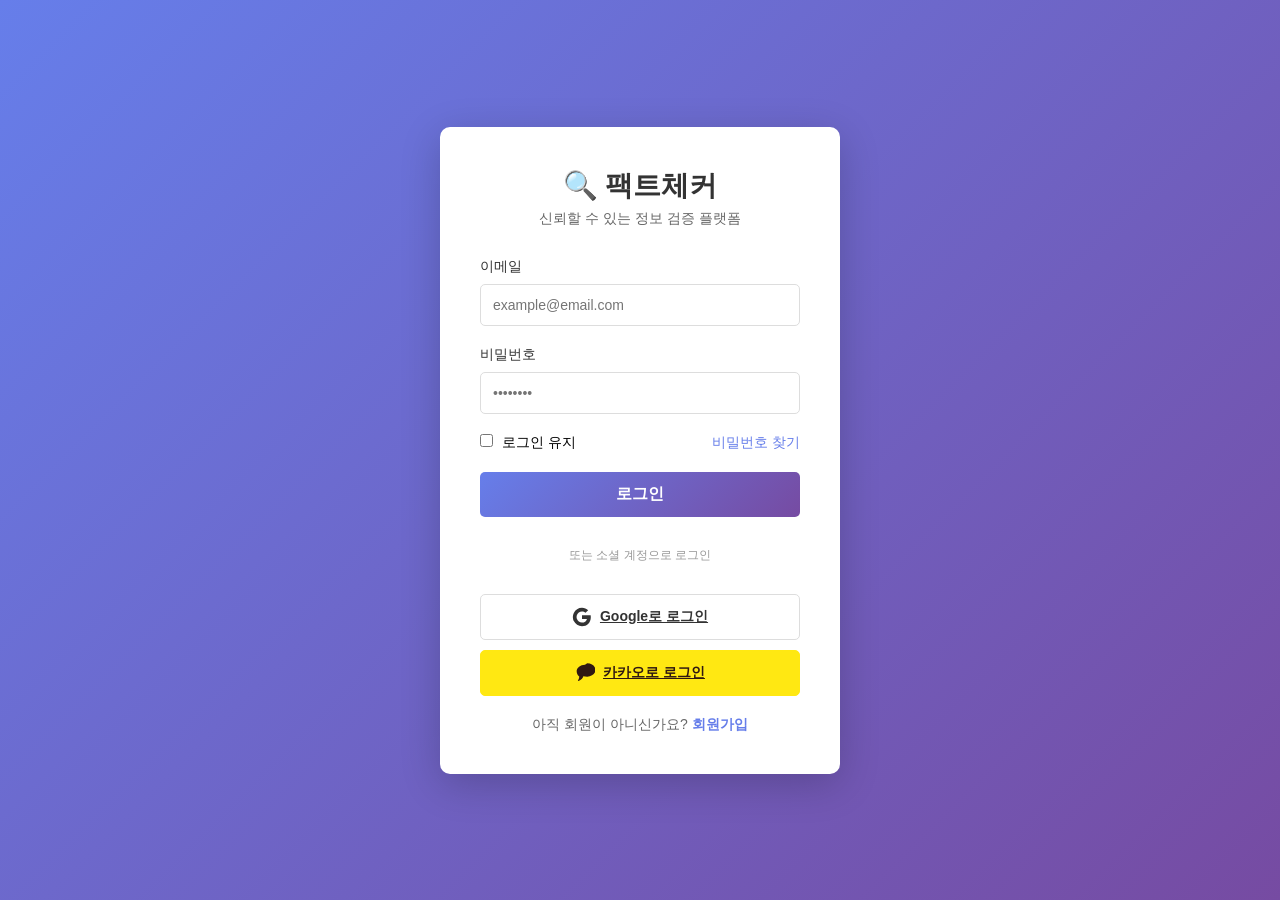
==== src/main/resources/templates/login.html @ e21e3652 "feat: 카카오 로그인 api 컨트롤러 수정,로그인 프론트 생성" ====
<!DOCTYPE html>
<html lang="ko">
<head>
    <meta charset="UTF-8">
    <meta name="viewport" content="width=device-width, initial-scale=1.0">
    <title>팩트체커 - 로그인</title>
    <style>
        * {
            margin: 0;
            padding: 0;
            box-sizing: border-box;
        }

        body {
            font-family: -apple-system, BlinkMacSystemFont, 'Segoe UI', 'Noto Sans', sans-serif;
            background: linear-gradient(135deg, #667eea 0%, #764ba2 100%);
            min-height: 100vh;
            display: flex;
            justify-content: center;
            align-items: center;
        }

        .container {
            background: white;
            border-radius: 10px;
            box-shadow: 0 10px 40px rgba(0, 0, 0, 0.2);
            width: 100%;
            max-width: 400px;
            padding: 40px;
        }

        .logo {
            text-align: center;
            margin-bottom: 30px;
        }

        .logo h1 {
            font-size: 28px;
            color: #333;
            margin-bottom: 5px;
        }

        .logo p {
            color: #666;
            font-size: 14px;
        }

        .divider {
            text-align: center;
            margin: 30px 0;
            font-size: 12px;
            color: #999;
        }

        .form-group {
            margin-bottom: 20px;
        }

        .form-group label {
            display: block;
            margin-bottom: 8px;
            color: #333;
            font-weight: 500;
            font-size: 14px;
        }

        .form-group input {
            width: 100%;
            padding: 12px;
            border: 1px solid #ddd;
            border-radius: 5px;
            font-size: 14px;
            transition: border-color 0.3s;
        }

        .form-group input:focus {
            outline: none;
            border-color: #667eea;
            box-shadow: 0 0 0 3px rgba(102, 126, 234, 0.1);
        }

        .form-actions {
            display: flex;
            justify-content: space-between;
            align-items: center;
            margin-bottom: 20px;
            font-size: 14px;
        }

        .form-actions a {
            color: #667eea;
            text-decoration: none;
        }

        .form-actions a:hover {
            text-decoration: underline;
        }

        .remember-me input[type="checkbox"] {
            width: auto;
            margin-right: 5px;
        }

        .login-btn {
            width: 100%;
            padding: 12px;
            background: linear-gradient(135deg, #667eea 0%, #764ba2 100%);
            color: white;
            border: none;
            border-radius: 5px;
            font-size: 16px;
            font-weight: 600;
            cursor: pointer;
            transition: transform 0.2s, box-shadow 0.2s;
        }

        .login-btn:hover {
            transform: translateY(-2px);
            box-shadow: 0 5px 20px rgba(102, 126, 234, 0.4);
        }

        .login-btn:active {
            transform: translateY(0);
        }

        .social-login {
            margin-top: 30px;
        }

        .social-btn {
            width: 100%;
            padding: 12px;
            margin-bottom: 10px;
            border: 1px solid #ddd;
            border-radius: 5px;
            background: white;
            font-size: 14px;
            font-weight: 600;
            cursor: pointer;
            display: flex;
            align-items: center;
            justify-content: center;
            gap: 8px;
            transition: all 0.3s;
        }

        .social-btn:hover {
            background: #f5f5f5;
            border-color: #999;
        }

        .google-btn {
            color: #333;
        }

        .kakao-btn {
            color: #2f1812;
            background: #ffe812;
            border-color: #ffe812;
        }

        .kakao-btn:hover {
            background: #ffd700;
            border-color: #ffd700;
        }

        .signup-link {
            text-align: center;
            margin-top: 20px;
            font-size: 14px;
            color: #666;
        }

        .signup-link a {
            color: #667eea;
            text-decoration: none;
            font-weight: 600;
        }

        .signup-link a:hover {
            text-decoration: underline;
        }

        .error-message {
            background: #fee;
            color: #c33;
            padding: 12px;
            border-radius: 5px;
            margin-bottom: 20px;
            font-size: 14px;
            display: none;
        }

        .icon {
            width: 20px;
            height: 20px;
        }
    </style>
</head>
<body>
    <div class="container">
        <div class="logo">
            <h1>🔍 팩트체커</h1>
            <p>신뢰할 수 있는 정보 검증 플랫폼</p>
        </div>

        <div id="errorMessage" class="error-message"></div>

        <form id="loginForm">
            <div class="form-group">
                <label for="email">이메일</label>
                <input type="email" id="email" name="email" required placeholder="example@email.com">
            </div>

            <div class="form-group">
                <label for="password">비밀번호</label>
                <input type="password" id="password" name="password" required placeholder="••••••••">
            </div>

            <div class="form-actions">
                <label class="remember-me">
                    <input type="checkbox" name="remember">
                    로그인 유지
                </label>
                <a href="/forgot-password">비밀번호 찾기</a>
            </div>

            <button type="submit" class="login-btn">로그인</button>
        </form>

        <div class="social-login">
            <div class="divider">또는 소셜 계정으로 로그인</div>

            <a href="/oauth2/authorization/google" class="social-btn google-btn">
                <svg class="icon" viewBox="0 0 24 24" fill="currentColor">
                    <path d="M22.56 12.25c0-.78-.07-1.53-.2-2.25H12v4.26h5.92c-.26 1.37-1.04 2.53-2.21 3.31v2.77h3.57c2.08-1.92 3.28-4.74 3.28-8.09z"/>
                    <path d="M12 23c2.97 0 5.46-.98 7.28-2.66l-3.57-2.77c-.98.66-2.23 1.06-3.71 1.06-2.86 0-5.29-1.93-6.16-4.53H2.18v2.84C3.99 20.53 7.7 23 12 23z"/>
                    <path d="M5.84 14.09c-.22-.66-.35-1.36-.35-2.09s.13-1.43.35-2.09V7.07H2.18C1.43 8.55 1 10.22 1 12s.43 3.45 1.18 4.93l2.85-2.22.81-.62z"/>
                    <path d="M12 5.38c1.62 0 3.06.56 4.21 1.64l3.15-3.15C17.45 2.09 14.97 1 12 1 7.7 1 3.99 3.47 2.18 7.07l3.66 2.84c.87-2.6 3.3-4.53 6.16-4.53z"/>
                </svg>
                Google로 로그인
            </a>

            <a href="/oauth2/authorization/kakao" class="social-btn kakao-btn">
                <svg class="icon" viewBox="0 0 24 24" fill="currentColor">
                    <path d="M12 2C6.48 2 2 5.58 2 10c0 2.54 1.19 4.83 3.1 6.34-.12 2.05-.68 3.6-1.44 4.23-.19.16-.21.47-.04.69.24.33.81.41 1.34.14 2.93-1.48 4.5-3.44 5.04-5.39 1.5.26 3.06.4 4.64.4 5.52 0 10-3.58 10-8s-4.48-8-10-8z"/>
                </svg>
                카카오로 로그인
            </a>
        </div>

        <div class="signup-link">
            아직 회원이 아니신가요? <a href="/signup">회원가입</a>
        </div>
    </div>

    <script>
        const loginForm = document.getElementById('loginForm');
        const errorMessage = document.getElementById('errorMessage');

        loginForm.addEventListener('submit', async (e) => {
            e.preventDefault();

            const email = document.getElementById('email').value;
            const password = document.getElementById('password').value;

            try {
            const response = await fetch('/api/v1/auth/login', {
    method: 'POST',
    headers: { 'Content-Type': 'application/json' },
    body: JSON.stringify({ email, password })
});

                if (response.ok) {
                    const data = await response.json();
                    localStorage.setItem('token', data.token);
                    window.location.href = '/dashboard';
                } else {
                    const error = await response.json();
                    showError(error.message || '로그인에 실패했습니다.');
                }
            } catch (error) {
                showError('서버 연결 오류가 발생했습니다.');
            }
        });

        function showError(message) {
            errorMessage.textContent = message;
            errorMessage.style.display = 'block';
            setTimeout(() => {
                errorMessage.style.display = 'none';
            }, 5000);
        }
    </script>
</body>
</html>
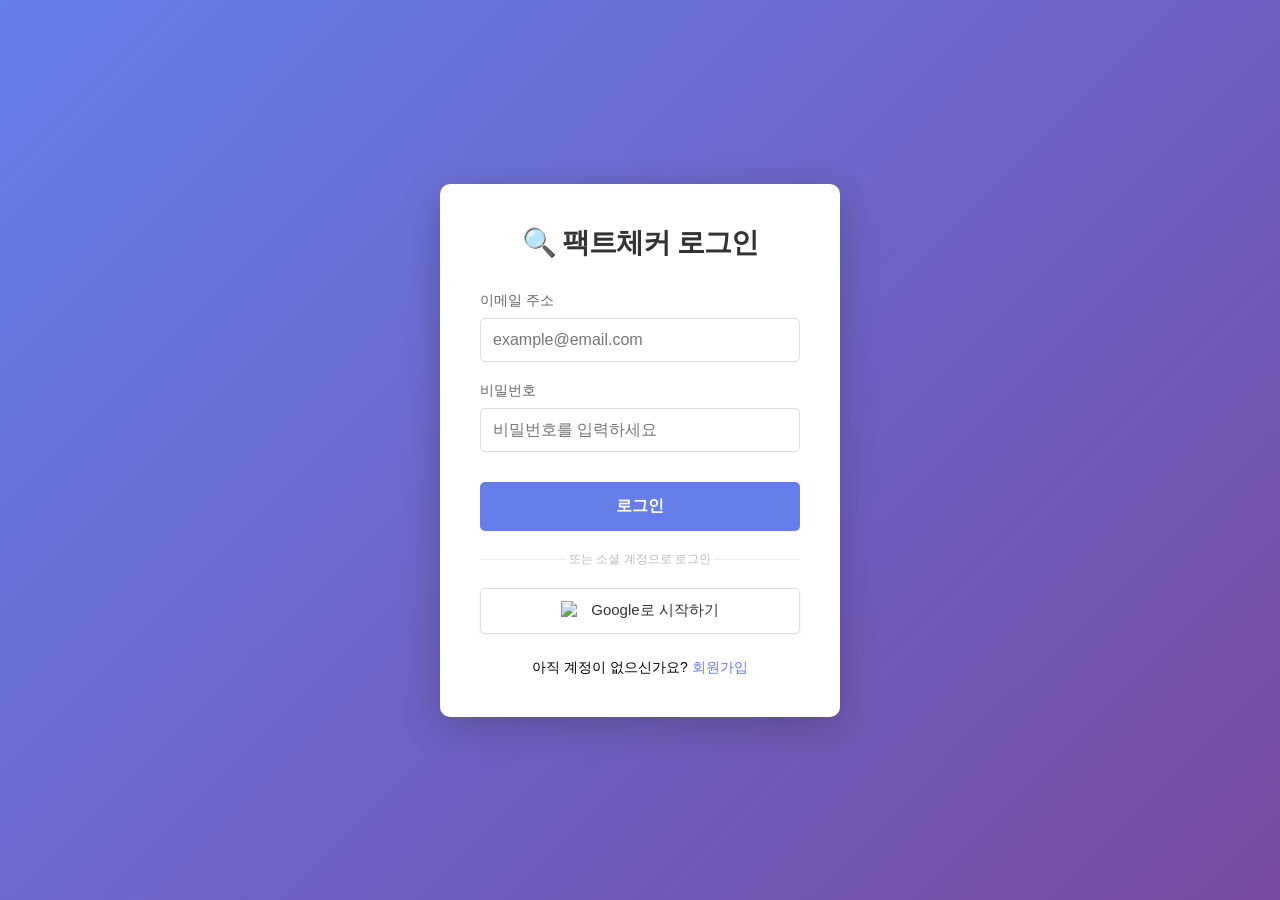
==== commit ebf8af2d: "feat: 카카오 로그인 일단제거" ====
--- a/src/main/resources/templates/login.html
+++ b/src/main/resources/templates/login.html
@@ -37,19 +37,7 @@
         .logo h1 {
             font-size: 28px;
             color: #333;
-            margin-bottom: 5px;
-        }
-
-        .logo p {
-            color: #666;
-            font-size: 14px;
-        }
-
-        .divider {
-            text-align: center;
-            margin: 30px 0;
-            font-size: 12px;
-            color: #999;
+            letter-spacing: -1px;
         }
 
         .form-group {
@@ -58,10 +46,9 @@
 
         .form-group label {
             display: block;
+            font-size: 14px;
+            color: #666;
             margin-bottom: 8px;
-            color: #333;
-            font-weight: 500;
-            font-size: 14px;
         }
 
         .form-group input {
@@ -69,228 +56,196 @@
             padding: 12px;
             border: 1px solid #ddd;
             border-radius: 5px;
-            font-size: 14px;
+            font-size: 16px;
             transition: border-color 0.3s;
         }
 
         .form-group input:focus {
             outline: none;
             border-color: #667eea;
-            box-shadow: 0 0 0 3px rgba(102, 126, 234, 0.1);
-        }
-
-        .form-actions {
-            display: flex;
-            justify-content: space-between;
+        }
+
+        .btn-login {
+            width: 100%;
+            padding: 14px;
+            background: #667eea;
+            color: white;
+            border: none;
+            border-radius: 5px;
+            font-size: 16px;
+            font-weight: bold;
+            cursor: pointer;
+            transition: background 0.3s;
+            margin-top: 10px;
+        }
+
+        .btn-login:hover {
+            background: #5a6fd6;
+        }
+
+        .divider {
+            display: flex;
             align-items: center;
-            margin-bottom: 20px;
+            text-align: center;
+            color: #bbb;
+            font-size: 12px;
+            margin: 20px 0;
+        }
+
+        .divider::before, .divider::after {
+            content: '';
+            flex: 1;
+            border-bottom: 1px solid #eee;
+        }
+
+        .divider:not(:empty)::before { margin-right: .25em; }
+        .divider:not(:empty)::after { margin-left: .25em; }
+
+        .social-login {
+            display: flex;
+            flex-direction: column;
+            gap: 12px;
+        }
+
+        .btn-social {
+            display: flex;
+            align-items: center;
+            justify-content: center;
+            gap: 10px;
+            width: 100%;
+            padding: 12px;
+            border-radius: 5px;
+            font-size: 15px;
+            text-decoration: none;
+            font-weight: 500;
+            cursor: pointer;
+            box-shadow: 0 2px 5px rgba(0,0,0,0.05);
+            transition: opacity 0.3s;
+        }
+
+        .btn-social:hover {
+            opacity: 0.9;
+        }
+
+        .btn-google {
+            background: #ffffff;
+            color: #333;
+            border: 1px solid #ddd;
+        }
+
+        .btn-kakao {
+            background: #FEE500;
+            color: #191919;
+            border: none;
+        }
+
+        .btn-social img {
+            width: 20px;
+            height: 20px;
+            object-fit: contain;
+        }
+
+        .footer-links {
+            text-align: center;
+            margin-top: 25px;
             font-size: 14px;
         }
 
-        .form-actions a {
+        .footer-links a {
             color: #667eea;
             text-decoration: none;
         }
 
-        .form-actions a:hover {
+        .footer-links a:hover {
             text-decoration: underline;
         }
 
-        .remember-me input[type="checkbox"] {
-            width: auto;
-            margin-right: 5px;
-        }
-
-        .login-btn {
-            width: 100%;
-            padding: 12px;
-            background: linear-gradient(135deg, #667eea 0%, #764ba2 100%);
-            color: white;
-            border: none;
-            border-radius: 5px;
-            font-size: 16px;
-            font-weight: 600;
-            cursor: pointer;
-            transition: transform 0.2s, box-shadow 0.2s;
-        }
-
-        .login-btn:hover {
-            transform: translateY(-2px);
-            box-shadow: 0 5px 20px rgba(102, 126, 234, 0.4);
-        }
-
-        .login-btn:active {
-            transform: translateY(0);
-        }
-
-        .social-login {
-            margin-top: 30px;
-        }
-
-        .social-btn {
-            width: 100%;
-            padding: 12px;
-            margin-bottom: 10px;
-            border: 1px solid #ddd;
-            border-radius: 5px;
-            background: white;
+        .error-message {
+            color: #e53e3e;
+            background: #fff5f5;
+            border: 1px solid #fed7d7;
+            padding: 10px;
+            border-radius: 5px;
             font-size: 14px;
-            font-weight: 600;
-            cursor: pointer;
-            display: flex;
-            align-items: center;
-            justify-content: center;
-            gap: 8px;
-            transition: all 0.3s;
-        }
-
-        .social-btn:hover {
-            background: #f5f5f5;
-            border-color: #999;
-        }
-
-        .google-btn {
-            color: #333;
-        }
-
-        .kakao-btn {
-            color: #2f1812;
-            background: #ffe812;
-            border-color: #ffe812;
-        }
-
-        .kakao-btn:hover {
-            background: #ffd700;
-            border-color: #ffd700;
-        }
-
-        .signup-link {
-            text-align: center;
-            margin-top: 20px;
-            font-size: 14px;
-            color: #666;
-        }
-
-        .signup-link a {
-            color: #667eea;
-            text-decoration: none;
-            font-weight: 600;
-        }
-
-        .signup-link a:hover {
-            text-decoration: underline;
-        }
-
-        .error-message {
-            background: #fee;
-            color: #c33;
-            padding: 12px;
-            border-radius: 5px;
             margin-bottom: 20px;
-            font-size: 14px;
             display: none;
-        }
-
-        .icon {
-            width: 20px;
-            height: 20px;
+            text-align: center;
         }
     </style>
 </head>
 <body>
-    <div class="container">
-        <div class="logo">
-            <h1>🔍 팩트체커</h1>
-            <p>신뢰할 수 있는 정보 검증 플랫폼</p>
+<div class="container">
+    <div class="logo">
+        <h1>🔍 팩트체커 로그인</h1>
+    </div>
+
+    <div id="errorMessage" class="error-message"></div>
+
+    <form id="loginForm">
+        <div class="form-group">
+            <label for="email">이메일 주소</label>
+            <input type="email" id="email" required placeholder="example@email.com">
         </div>
-
-        <div id="errorMessage" class="error-message"></div>
-
-        <form id="loginForm">
-            <div class="form-group">
-                <label for="email">이메일</label>
-                <input type="email" id="email" name="email" required placeholder="example@email.com">
-            </div>
-
-            <div class="form-group">
-                <label for="password">비밀번호</label>
-                <input type="password" id="password" name="password" required placeholder="••••••••">
-            </div>
-
-            <div class="form-actions">
-                <label class="remember-me">
-                    <input type="checkbox" name="remember">
-                    로그인 유지
-                </label>
-                <a href="/forgot-password">비밀번호 찾기</a>
-            </div>
-
-            <button type="submit" class="login-btn">로그인</button>
-        </form>
-
-        <div class="social-login">
-            <div class="divider">또는 소셜 계정으로 로그인</div>
-
-            <a href="/oauth2/authorization/google" class="social-btn google-btn">
-                <svg class="icon" viewBox="0 0 24 24" fill="currentColor">
-                    <path d="M22.56 12.25c0-.78-.07-1.53-.2-2.25H12v4.26h5.92c-.26 1.37-1.04 2.53-2.21 3.31v2.77h3.57c2.08-1.92 3.28-4.74 3.28-8.09z"/>
-                    <path d="M12 23c2.97 0 5.46-.98 7.28-2.66l-3.57-2.77c-.98.66-2.23 1.06-3.71 1.06-2.86 0-5.29-1.93-6.16-4.53H2.18v2.84C3.99 20.53 7.7 23 12 23z"/>
-                    <path d="M5.84 14.09c-.22-.66-.35-1.36-.35-2.09s.13-1.43.35-2.09V7.07H2.18C1.43 8.55 1 10.22 1 12s.43 3.45 1.18 4.93l2.85-2.22.81-.62z"/>
-                    <path d="M12 5.38c1.62 0 3.06.56 4.21 1.64l3.15-3.15C17.45 2.09 14.97 1 12 1 7.7 1 3.99 3.47 2.18 7.07l3.66 2.84c.87-2.6 3.3-4.53 6.16-4.53z"/>
-                </svg>
-                Google로 로그인
-            </a>
-
-            <a href="/oauth2/authorization/kakao" class="social-btn kakao-btn">
-                <svg class="icon" viewBox="0 0 24 24" fill="currentColor">
-                    <path d="M12 2C6.48 2 2 5.58 2 10c0 2.54 1.19 4.83 3.1 6.34-.12 2.05-.68 3.6-1.44 4.23-.19.16-.21.47-.04.69.24.33.81.41 1.34.14 2.93-1.48 4.5-3.44 5.04-5.39 1.5.26 3.06.4 4.64.4 5.52 0 10-3.58 10-8s-4.48-8-10-8z"/>
-                </svg>
-                카카오로 로그인
-            </a>
+        <div class="form-group">
+            <label for="password">비밀번호</label>
+            <input type="password" id="password" required placeholder="비밀번호를 입력하세요">
         </div>
-
-        <div class="signup-link">
-            아직 회원이 아니신가요? <a href="/signup">회원가입</a>
-        </div>
+        <button type="submit" class="btn-login">로그인</button>
+    </form>
+
+    <div class="divider">또는 소셜 계정으로 로그인</div>
+
+    <div class="social-login">
+        <a href="/oauth2/authorization/google" class="btn-social btn-google">
+            <img src="https://developers.google.com/identity/images/g-logo.png" alt="Google">
+            Google로 시작하기
+        </a>
+
     </div>
 
-    <script>
-        const loginForm = document.getElementById('loginForm');
-        const errorMessage = document.getElementById('errorMessage');
-
-        loginForm.addEventListener('submit', async (e) => {
-            e.preventDefault();
-
-            const email = document.getElementById('email').value;
-            const password = document.getElementById('password').value;
-
-            try {
+    <div class="footer-links">
+        아직 계정이 없으신가요? <a href="/signup">회원가입</a>
+    </div>
+</div>
+
+<script>
+    const loginForm = document.getElementById('loginForm');
+    const errorMessage = document.getElementById('errorMessage');
+
+    loginForm.addEventListener('submit', async (e) => {
+        e.preventDefault();
+
+        const email = document.getElementById('email').value;
+        const password = document.getElementById('password').value;
+
+        try {
             const response = await fetch('/api/v1/auth/login', {
-    method: 'POST',
-    headers: { 'Content-Type': 'application/json' },
-    body: JSON.stringify({ email, password })
-});
-
-                if (response.ok) {
-                    const data = await response.json();
-                    localStorage.setItem('token', data.token);
-                    window.location.href = '/dashboard';
-                } else {
-                    const error = await response.json();
-                    showError(error.message || '로그인에 실패했습니다.');
-                }
-            } catch (error) {
-                showError('서버 연결 오류가 발생했습니다.');
+                method: 'POST',
+                headers: { 'Content-Type': 'application/json' },
+                body: JSON.stringify({ email, password })
+            });
+
+            if (response.ok) {
+                const data = await response.json();
+                const token = data.accessToken || data.access_token || data.token;
+                localStorage.setItem('token', token);
+                window.location.href = '/mypage';
+            } else {
+                const error = await response.json();
+                showError(error.message || '로그인에 실패했습니다.');
             }
-        });
-
-        function showError(message) {
-            errorMessage.textContent = message;
-            errorMessage.style.display = 'block';
-            setTimeout(() => {
-                errorMessage.style.display = 'none';
-            }, 5000);
-        }
-    </script>
+        } catch (error) {
+            showError('서버 연결 오류가 발생했습니다.');
+        }
+    });
+
+    function showError(message) {
+        errorMessage.textContent = message;
+        errorMessage.style.display = 'block';
+        setTimeout(() => {
+            errorMessage.style.display = 'none';
+        }, 5000);
+    }
+</script>
 </body>
 </html>
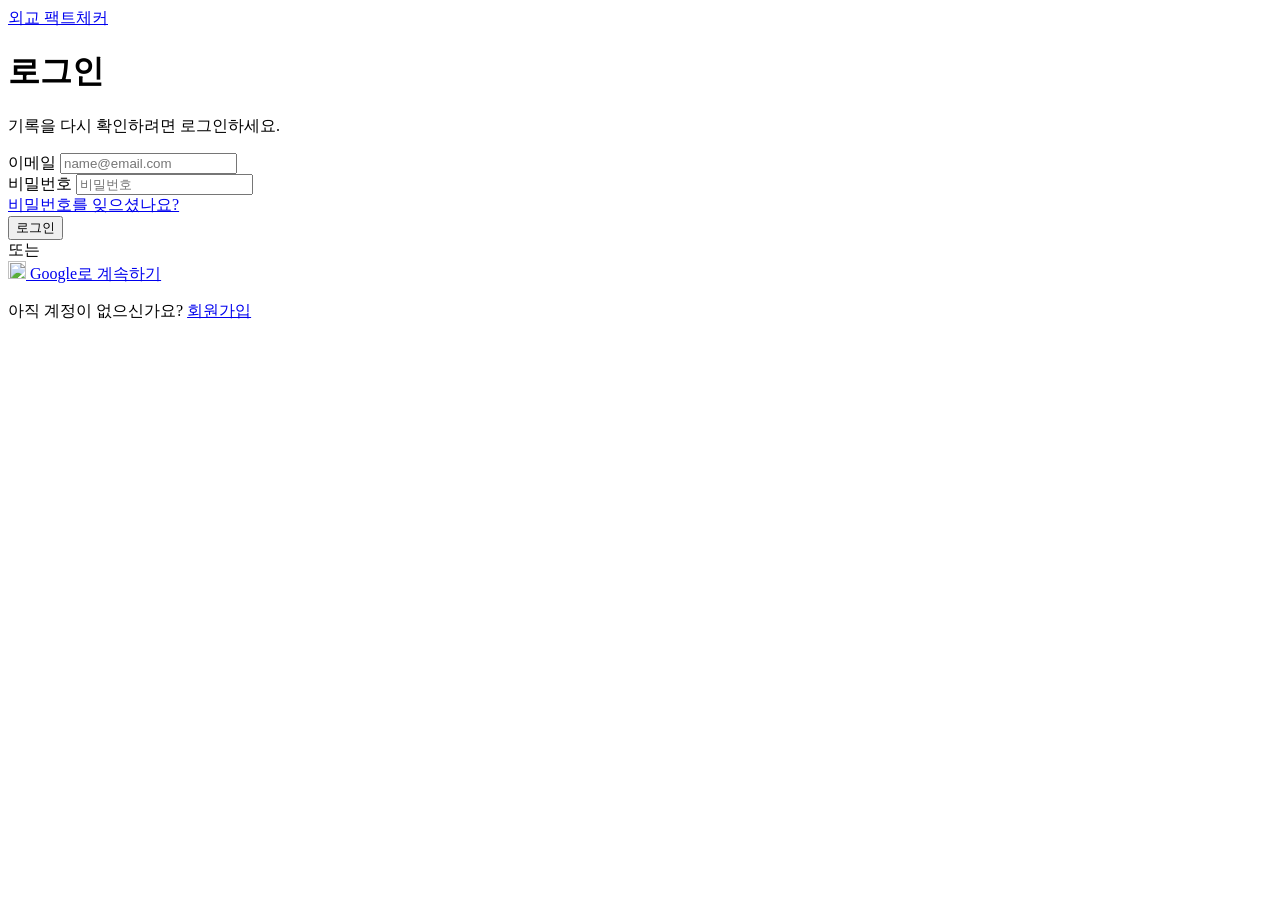
==== commit 2e7ee2f3: "feat: 검증 기록 삭제 및 결과·입력 화면 UX 개선" ====
--- a/src/main/resources/templates/login.html
+++ b/src/main/resources/templates/login.html
@@ -1,251 +1,90 @@
 <!DOCTYPE html>
 <html lang="ko">
 <head>
-    <meta charset="UTF-8">
-    <meta name="viewport" content="width=device-width, initial-scale=1.0">
-    <title>팩트체커 - 로그인</title>
-    <style>
-        * {
-            margin: 0;
-            padding: 0;
-            box-sizing: border-box;
+  <meta charset="UTF-8">
+  <meta name="viewport" content="width=device-width, initial-scale=1.0">
+  <title>로그인 · 외교 팩트체커</title>
+  <script src="https://cdn.tailwindcss.com"></script>
+  <script src="/js/tailwind.config.js"></script>
+  <link rel="stylesheet" href="https://cdn.jsdelivr.net/npm/@tabler/icons-webfont@3/dist/tabler-icons.min.css">
+  <link rel="stylesheet" href="/css/app.css">
+  <script src="/js/common.js"></script>
+</head>
+<body class="min-h-screen bg-paper text-ink antialiased">
+
+  <main class="min-h-screen flex flex-col items-center justify-center px-5 py-10">
+    <a href="/" class="flex items-center gap-2.5 mb-7">
+      <span class="grid place-items-center w-10 h-10 rounded-xl bg-brand text-white text-xl"><i class="ti ti-shield-check" aria-hidden="true"></i></span>
+      <span class="font-extrabold text-ink text-xl tracking-tight">외교 팩트체커</span>
+    </a>
+
+    <div class="w-full max-w-[420px] bg-white rounded-xl2 shadow-card border border-line p-7 sm:p-8">
+      <h1 class="text-xl font-extrabold text-ink">로그인</h1>
+      <p class="mt-1 text-sm text-slate-500">기록을 다시 확인하려면 로그인하세요.</p>
+
+      <div id="err" class="hidden mt-5 rounded-xl bg-red-50 border border-red-100 text-red-600 text-sm font-medium px-4 py-3"></div>
+
+      <form id="form" class="mt-5 space-y-4" novalidate>
+        <div>
+          <label for="email" class="block text-sm font-bold text-ink-2 mb-1.5">이메일</label>
+          <input id="email" type="email" autocomplete="email" required placeholder="name@email.com"
+            class="w-full rounded-xl border border-line bg-slate-50/70 px-4 py-3 text-[15px] focus:bg-white focus:border-brand transition">
+        </div>
+        <div>
+          <label for="password" class="block text-sm font-bold text-ink-2 mb-1.5">비밀번호</label>
+          <input id="password" type="password" autocomplete="current-password" required placeholder="비밀번호"
+            class="w-full rounded-xl border border-line bg-slate-50/70 px-4 py-3 text-[15px] focus:bg-white focus:border-brand transition">
+          <div class="text-right mt-1.5">
+            <a href="/reset-password" class="text-xs font-semibold text-slate-400 hover:text-brand transition">비밀번호를 잊으셨나요?</a>
+          </div>
+        </div>
+        <button id="submit" type="submit"
+          class="w-full inline-flex items-center justify-center gap-2 rounded-xl bg-brand px-5 py-3.5 text-sm font-bold text-white hover:bg-brand-700 active:scale-[.99] transition disabled:opacity-60">
+          로그인
+        </button>
+      </form>
+
+      <div class="flex items-center gap-3 my-5">
+        <span class="flex-1 h-px bg-line"></span><span class="text-xs text-slate-400 font-medium">또는</span><span class="flex-1 h-px bg-line"></span>
+      </div>
+
+      <a id="google" href="/oauth2/authorization/google"
+        class="flex items-center justify-center gap-2.5 w-full rounded-xl border border-line bg-white px-4 py-3 text-sm font-semibold text-ink-2 hover:bg-slate-50 transition">
+        <img src="https://developers.google.com/identity/images/g-logo.png" alt="" width="18" height="18"> Google로 계속하기
+      </a>
+
+      <p class="mt-6 text-center text-sm text-slate-500">아직 계정이 없으신가요? <a id="signupLink" href="/signup" class="font-bold text-brand hover:underline">회원가입</a></p>
+    </div>
+  </main>
+
+  <script>
+    document.addEventListener("DOMContentLoaded", () => {
+      const Y = window.Yaho;
+      const $ = (id) => document.getElementById(id);
+      const returnUrl = new URLSearchParams(location.search).get("returnUrl") || "/";
+      if (returnUrl && returnUrl !== "/") $("signupLink").href = `/signup?returnUrl=${encodeURIComponent(returnUrl)}`;
+      if (Y.Auth.isLoggedIn) { location.replace(returnUrl); return; }
+
+      function showErr(msg) { $("err").textContent = msg; $("err").classList.remove("hidden"); }
+
+      $("form").addEventListener("submit", async (e) => {
+        e.preventDefault();
+        $("err").classList.add("hidden");
+        const email = $("email").value.trim();
+        const password = $("password").value;
+        if (!email || !password) { showErr("이메일과 비밀번호를 입력해 주세요."); return; }
+        $("submit").disabled = true; $("submit").textContent = "로그인 중…";
+        try {
+          const data = await Y.apiJson("/api/v1/auth/login", { method: "POST", body: JSON.stringify({ email, password }) });
+          Y.Auth.save(data);
+          if (!Y.Auth.isLoggedIn) throw new Error("토큰을 받지 못했어요.");
+          location.href = returnUrl;
+        } catch (err) {
+          showErr(err.status === 401 ? (err.message || "이메일 또는 비밀번호가 올바르지 않습니다.") : (err.message || "로그인에 실패했어요. 잠시 후 다시 시도해 주세요."));
+          $("submit").disabled = false; $("submit").textContent = "로그인";
         }
-
-        body {
-            font-family: -apple-system, BlinkMacSystemFont, 'Segoe UI', 'Noto Sans', sans-serif;
-            background: linear-gradient(135deg, #667eea 0%, #764ba2 100%);
-            min-height: 100vh;
-            display: flex;
-            justify-content: center;
-            align-items: center;
-        }
-
-        .container {
-            background: white;
-            border-radius: 10px;
-            box-shadow: 0 10px 40px rgba(0, 0, 0, 0.2);
-            width: 100%;
-            max-width: 400px;
-            padding: 40px;
-        }
-
-        .logo {
-            text-align: center;
-            margin-bottom: 30px;
-        }
-
-        .logo h1 {
-            font-size: 28px;
-            color: #333;
-            letter-spacing: -1px;
-        }
-
-        .form-group {
-            margin-bottom: 20px;
-        }
-
-        .form-group label {
-            display: block;
-            font-size: 14px;
-            color: #666;
-            margin-bottom: 8px;
-        }
-
-        .form-group input {
-            width: 100%;
-            padding: 12px;
-            border: 1px solid #ddd;
-            border-radius: 5px;
-            font-size: 16px;
-            transition: border-color 0.3s;
-        }
-
-        .form-group input:focus {
-            outline: none;
-            border-color: #667eea;
-        }
-
-        .btn-login {
-            width: 100%;
-            padding: 14px;
-            background: #667eea;
-            color: white;
-            border: none;
-            border-radius: 5px;
-            font-size: 16px;
-            font-weight: bold;
-            cursor: pointer;
-            transition: background 0.3s;
-            margin-top: 10px;
-        }
-
-        .btn-login:hover {
-            background: #5a6fd6;
-        }
-
-        .divider {
-            display: flex;
-            align-items: center;
-            text-align: center;
-            color: #bbb;
-            font-size: 12px;
-            margin: 20px 0;
-        }
-
-        .divider::before, .divider::after {
-            content: '';
-            flex: 1;
-            border-bottom: 1px solid #eee;
-        }
-
-        .divider:not(:empty)::before { margin-right: .25em; }
-        .divider:not(:empty)::after { margin-left: .25em; }
-
-        .social-login {
-            display: flex;
-            flex-direction: column;
-            gap: 12px;
-        }
-
-        .btn-social {
-            display: flex;
-            align-items: center;
-            justify-content: center;
-            gap: 10px;
-            width: 100%;
-            padding: 12px;
-            border-radius: 5px;
-            font-size: 15px;
-            text-decoration: none;
-            font-weight: 500;
-            cursor: pointer;
-            box-shadow: 0 2px 5px rgba(0,0,0,0.05);
-            transition: opacity 0.3s;
-        }
-
-        .btn-social:hover {
-            opacity: 0.9;
-        }
-
-        .btn-google {
-            background: #ffffff;
-            color: #333;
-            border: 1px solid #ddd;
-        }
-
-        .btn-kakao {
-            background: #FEE500;
-            color: #191919;
-            border: none;
-        }
-
-        .btn-social img {
-            width: 20px;
-            height: 20px;
-            object-fit: contain;
-        }
-
-        .footer-links {
-            text-align: center;
-            margin-top: 25px;
-            font-size: 14px;
-        }
-
-        .footer-links a {
-            color: #667eea;
-            text-decoration: none;
-        }
-
-        .footer-links a:hover {
-            text-decoration: underline;
-        }
-
-        .error-message {
-            color: #e53e3e;
-            background: #fff5f5;
-            border: 1px solid #fed7d7;
-            padding: 10px;
-            border-radius: 5px;
-            font-size: 14px;
-            margin-bottom: 20px;
-            display: none;
-            text-align: center;
-        }
-    </style>
-</head>
-<body>
-<div class="container">
-    <div class="logo">
-        <h1>🔍 팩트체커 로그인</h1>
-    </div>
-
-    <div id="errorMessage" class="error-message"></div>
-
-    <form id="loginForm">
-        <div class="form-group">
-            <label for="email">이메일 주소</label>
-            <input type="email" id="email" required placeholder="example@email.com">
-        </div>
-        <div class="form-group">
-            <label for="password">비밀번호</label>
-            <input type="password" id="password" required placeholder="비밀번호를 입력하세요">
-        </div>
-        <button type="submit" class="btn-login">로그인</button>
-    </form>
-
-    <div class="divider">또는 소셜 계정으로 로그인</div>
-
-    <div class="social-login">
-        <a href="/oauth2/authorization/google" class="btn-social btn-google">
-            <img src="https://developers.google.com/identity/images/g-logo.png" alt="Google">
-            Google로 시작하기
-        </a>
-
-    </div>
-
-    <div class="footer-links">
-        아직 계정이 없으신가요? <a href="/signup">회원가입</a>
-    </div>
-</div>
-
-<script>
-    const loginForm = document.getElementById('loginForm');
-    const errorMessage = document.getElementById('errorMessage');
-
-    loginForm.addEventListener('submit', async (e) => {
-        e.preventDefault();
-
-        const email = document.getElementById('email').value;
-        const password = document.getElementById('password').value;
-
-        try {
-            const response = await fetch('/api/v1/auth/login', {
-                method: 'POST',
-                headers: { 'Content-Type': 'application/json' },
-                body: JSON.stringify({ email, password })
-            });
-
-            if (response.ok) {
-                const data = await response.json();
-                const token = data.accessToken || data.access_token || data.token;
-                localStorage.setItem('token', token);
-                window.location.href = '/mypage';
-            } else {
-                const error = await response.json();
-                showError(error.message || '로그인에 실패했습니다.');
-            }
-        } catch (error) {
-            showError('서버 연결 오류가 발생했습니다.');
-        }
+      });
     });
-
-    function showError(message) {
-        errorMessage.textContent = message;
-        errorMessage.style.display = 'block';
-        setTimeout(() => {
-            errorMessage.style.display = 'none';
-        }, 5000);
-    }
-</script>
+  </script>
 </body>
-</html>+</html>
